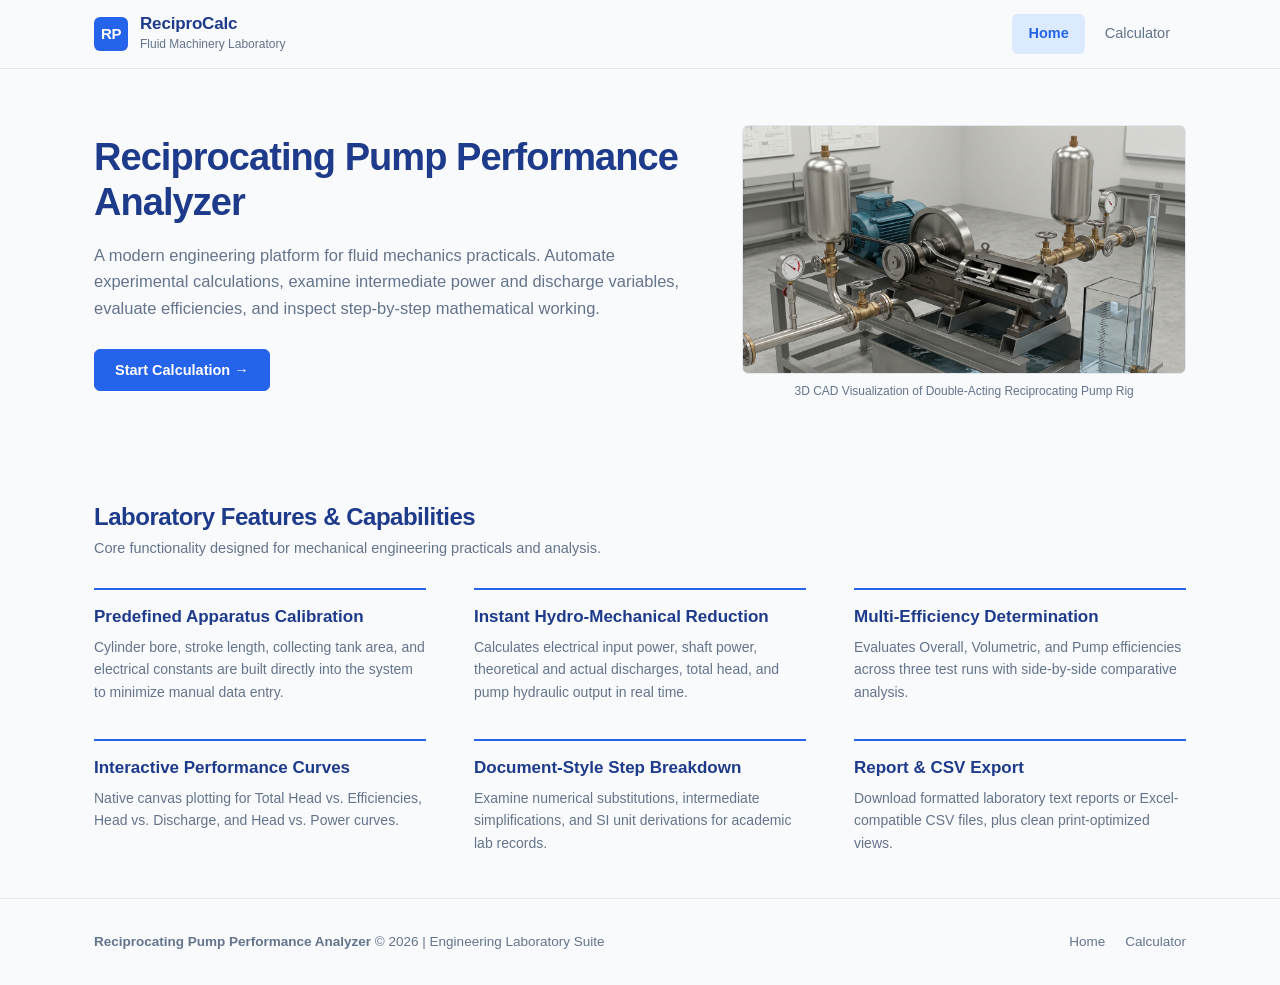
==== index.html @ e8b519f9 "files addded" ====
<!DOCTYPE html>
<html lang="en">
<head>
  <meta charset="UTF-8">
  <meta name="viewport" content="width=device-width, initial-scale=1.0">
  <title>Reciprocating Pump Performance Analyzer</title>
  <link rel="stylesheet" href="css/style.css">
  <link rel="stylesheet" href="css/responsive.css">
</head>
<body>

  <!-- Navigation Bar -->
  <header class="site-header">
    <div class="container header-inner">
      <a href="index.html" class="brand-logo" aria-label="Home">
        <div class="brand-mark">RP</div>
        <div class="brand-text-block">
          <span class="brand-name">ReciproCalc</span>
          <span class="brand-sub">Fluid Machinery Laboratory</span>
        </div>
      </a>

      <button class="nav-toggle" aria-label="Toggle Navigation Menu" aria-expanded="false">
        ☰
      </button>

      <nav class="main-nav">
        <ul class="nav-list">
          <li><a href="index.html" class="nav-link active">Home</a></li>
          <li><a href="pages/calculator.html" class="nav-link">Calculator</a></li>
        </ul>
      </nav>
    </div>
  </header>

  <!-- Hero Section (Side-by-Side Text & Image, Flat Layout) -->
  <section class="content-section" style="padding-top: 56px; padding-bottom: 56px;">
    <div class="container">
      <div class="hero-layout" style="display: grid; grid-template-columns: 1.15fr 0.85fr; gap: 48px; align-items: center;">
        
        <!-- Hero Text -->
        <div class="hero-text-wrap">
          <h1 class="hero-heading" style="font-size: 38px; font-weight: 800; color: var(--dark-navy); line-height: 1.2; letter-spacing: -0.025em; margin-bottom: 16px;">
            Reciprocating Pump Performance Analyzer
          </h1>
          <p style="font-size: 16.5px; color: var(--text-secondary); line-height: 1.6; margin-bottom: 28px;">
            A modern engineering platform for fluid mechanics practicals. Automate experimental calculations, examine intermediate power and discharge variables, evaluate efficiencies, and inspect step-by-step mathematical working.
          </p>
          <div style="display: flex; gap: 14px; flex-wrap: wrap;">
            <a href="pages/calculator.html" class="btn btn-primary">Start Calculation &rarr;</a>
          </div>
        </div>

        <!-- Hero 3D Technical Image (Flat side-by-side, no card wrapper) -->
        <div class="hero-image-wrap" style="text-align: center;">
          <img 
            src="assets/images/reciprocating-pump.png" 
            alt="3D isometric CAD render of reciprocating pump laboratory test rig"
            style="width: 100%; height: auto; border-radius: var(--radius); border: 1px solid var(--divider); display: block;"
          >
          <span style="display: block; font-size: 12px; color: var(--text-secondary); margin-top: 8px;">
            3D CAD Visualization of Double-Acting Reciprocating Pump Rig
          </span>
        </div>

      </div>
    </div>
  </section>

  <!-- Main Content Features (Simple horizontal content columns, no cards) -->
  <main class="content-section">
    <div class="container">
      
      <div class="section-header">
        <h2 class="section-title">Laboratory Features & Capabilities</h2>
        <p class="section-subtitle">Core functionality designed for mechanical engineering practicals and analysis.</p>
      </div>

      <div style="display: grid; grid-template-columns: repeat(auto-fit, minmax(300px, 1fr)); gap: 36px 48px;">
        
        <div style="border-top: 2px solid var(--primary-blue); padding-top: 16px;">
          <h3 style="font-size: 17px; margin-bottom: 8px; color: var(--dark-navy);">Predefined Apparatus Calibration</h3>
          <p style="font-size: 14px; color: var(--text-secondary); line-height: 1.6;">
            Cylinder bore, stroke length, collecting tank area, and electrical constants are built directly into the system to minimize manual data entry.
          </p>
        </div>

        <div style="border-top: 2px solid var(--primary-blue); padding-top: 16px;">
          <h3 style="font-size: 17px; margin-bottom: 8px; color: var(--dark-navy);">Instant Hydro-Mechanical Reduction</h3>
          <p style="font-size: 14px; color: var(--text-secondary); line-height: 1.6;">
            Calculates electrical input power, shaft power, theoretical and actual discharges, total head, and pump hydraulic output in real time.
          </p>
        </div>

        <div style="border-top: 2px solid var(--primary-blue); padding-top: 16px;">
          <h3 style="font-size: 17px; margin-bottom: 8px; color: var(--dark-navy);">Multi-Efficiency Determination</h3>
          <p style="font-size: 14px; color: var(--text-secondary); line-height: 1.6;">
            Evaluates Overall, Volumetric, and Pump efficiencies across three test runs with side-by-side comparative analysis.
          </p>
        </div>

        <div style="border-top: 2px solid var(--primary-blue); padding-top: 16px;">
          <h3 style="font-size: 17px; margin-bottom: 8px; color: var(--dark-navy);">Interactive Performance Curves</h3>
          <p style="font-size: 14px; color: var(--text-secondary); line-height: 1.6;">
            Native canvas plotting for Total Head vs. Efficiencies, Head vs. Discharge, and Head vs. Power curves.
          </p>
        </div>

        <div style="border-top: 2px solid var(--primary-blue); padding-top: 16px;">
          <h3 style="font-size: 17px; margin-bottom: 8px; color: var(--dark-navy);">Document-Style Step Breakdown</h3>
          <p style="font-size: 14px; color: var(--text-secondary); line-height: 1.6;">
            Examine numerical substitutions, intermediate simplifications, and SI unit derivations for academic lab records.
          </p>
        </div>

        <div style="border-top: 2px solid var(--primary-blue); padding-top: 16px;">
          <h3 style="font-size: 17px; margin-bottom: 8px; color: var(--dark-navy);">Report & CSV Export</h3>
          <p style="font-size: 14px; color: var(--text-secondary); line-height: 1.6;">
            Download formatted laboratory text reports or Excel-compatible CSV files, plus clean print-optimized views.
          </p>
        </div>

      </div>

    </div>
  </main>

  <!-- Site Footer -->
  <footer class="site-footer">
    <div class="container footer-content">
      <div>
        <strong>Reciprocating Pump Performance Analyzer</strong> &copy; <span class="current-year"></span> | Engineering Laboratory Suite
      </div>
      <ul class="footer-links">
        <li><a href="index.html">Home</a></li>
        <li><a href="pages/calculator.html">Calculator</a></li>
      </ul>
    </div>
  </footer>

  <script src="js/main.js"></script>
</body>
</html>
---- css/style.css ----
/* ==========================================================================
   Reciprocating Pump Performance Analyzer - Clean Engineering Stylesheet
   Modern, flat, continuous document layout (no cards, no heavy shadows)
   ========================================================================== */

:root {
  /* Core Color Palette */
  --bg-page: #F8FAFC;
  --text-primary: #172554;
  --text-secondary: #64748B;
  --primary-blue: #2563EB;
  --primary-blue-hover: #1E40AF;
  --dark-navy: #1E3A8A;
  --accent-light-blue: #DBEAFE;
  --divider: #E2E8F0;
  --divider-subtle: #EDF2F7;
  --success-green: #15803D;
  --success-green-bg: #F0FDF4;
  --warning-amber: #B45309;
  --warning-amber-bg: #FFFBEB;
  --danger-red: #B91C1C;
  --danger-red-bg: #FEF2F2;
  --input-bg: #FFFFFF;

  /* Typography */
  --font-sans: "Inter", -apple-system, BlinkMacSystemFont, "Segoe UI", Roboto, "Helvetica Neue", Arial, sans-serif;
  --font-mono: ui-monospace, SFMono-Regular, Menlo, Monaco, Consolas, "Liberation Mono", monospace;

  /* Layout */
  --max-width: 1140px;
  --nav-height: 68px;
  --radius: 6px;
}

/* Base Reset */
*, *::before, *::after {
  box-sizing: border-box;
  margin: 0;
  padding: 0;
}

html {
  font-size: 16px;
  scroll-behavior: smooth;
}

body {
  font-family: var(--font-sans);
  background-color: var(--bg-page);
  color: var(--text-primary);
  line-height: 1.6;
  min-height: 100vh;
  display: flex;
  flex-direction: column;
  -webkit-font-smoothing: antialiased;
}

/* Layout Container */
.container {
  width: 100%;
  max-width: var(--max-width);
  margin: 0 auto;
  padding: 0 24px;
}

/* Navigation Bar */
.site-header {
  background-color: var(--bg-page);
  border-bottom: 1px solid var(--divider);
  position: sticky;
  top: 0;
  z-index: 100;
}

.header-inner {
  display: flex;
  align-items: center;
  justify-content: space-between;
  height: var(--nav-height);
}

.brand-logo {
  display: flex;
  align-items: center;
  gap: 12px;
  text-decoration: none;
  color: var(--dark-navy);
}

.brand-mark {
  width: 34px;
  height: 34px;
  border-radius: var(--radius);
  background-color: var(--primary-blue);
  color: #FFFFFF;
  display: flex;
  align-items: center;
  justify-content: center;
  font-weight: 700;
  font-size: 15px;
  letter-spacing: -0.5px;
}

.brand-text-block {
  display: flex;
  flex-direction: column;
}

.brand-name {
  font-size: 17px;
  font-weight: 700;
  color: var(--dark-navy);
  letter-spacing: -0.01em;
  line-height: 1.2;
}

.brand-sub {
  font-size: 12px;
  color: var(--text-secondary);
  font-weight: 500;
}

.main-nav {
  display: flex;
  align-items: center;
}

.nav-list {
  display: flex;
  list-style: none;
  gap: 4px;
  align-items: center;
}

.nav-link {
  display: inline-block;
  padding: 8px 16px;
  color: var(--text-secondary);
  text-decoration: none;
  font-size: 14.5px;
  font-weight: 500;
  border-radius: var(--radius);
  transition: all 0.15s ease-in-out;
}

.nav-link:hover {
  color: var(--primary-blue);
  background-color: var(--accent-light-blue);
}

.nav-link.active {
  color: var(--primary-blue);
  font-weight: 700;
  background-color: var(--accent-light-blue);
}

.nav-toggle {
  display: none;
  background: none;
  border: 1px solid var(--divider);
  border-radius: var(--radius);
  padding: 6px 10px;
  cursor: pointer;
  color: var(--text-primary);
  font-size: 18px;
}

/* Sections & Dividers - Flat Continuous Style */
.content-section {
  padding: 44px 0;
  border-bottom: 1px solid var(--divider);
}

.content-section:last-of-type {
  border-bottom: none;
}

.section-header {
  margin-bottom: 28px;
}

.section-title {
  font-size: 24px;
  font-weight: 700;
  color: var(--dark-navy);
  letter-spacing: -0.02em;
  margin-bottom: 6px;
}

.section-subtitle {
  font-size: 14.5px;
  color: var(--text-secondary);
  line-height: 1.5;
}

/* Typography Headings */
h1, h2, h3, h4, h5, h6 {
  color: var(--dark-navy);
  font-weight: 700;
  line-height: 1.3;
}

p {
  color: var(--text-primary);
}

/* Buttons */
.btn {
  display: inline-flex;
  align-items: center;
  justify-content: center;
  gap: 8px;
  padding: 10px 20px;
  font-size: 14.5px;
  font-weight: 600;
  border-radius: var(--radius);
  border: 1px solid transparent;
  cursor: pointer;
  text-decoration: none;
  transition: all 0.15s ease-in-out;
  line-height: 1.4;
}

.btn-primary {
  background-color: var(--primary-blue);
  color: #FFFFFF;
  border-color: var(--primary-blue);
}

.btn-primary:hover {
  background-color: var(--primary-blue-hover);
  border-color: var(--primary-blue-hover);
}

.btn-secondary {
  background-color: var(--input-bg);
  color: var(--primary-blue);
  border-color: var(--primary-blue);
}

.btn-secondary:hover {
  background-color: var(--accent-light-blue);
  color: var(--primary-blue-hover);
}

.btn-outline {
  background-color: transparent;
  color: var(--text-secondary);
  border-color: var(--divider);
}

.btn-outline:hover {
  background-color: #FFFFFF;
  color: var(--dark-navy);
  border-color: #CBD5E1;
}

.btn-sm {
  padding: 6px 14px;
  font-size: 13px;
}

/* Clean Engineering Data Tables */
.table-responsive {
  width: 100%;
  overflow-x: auto;
  -webkit-overflow-scrolling: touch;
  margin-top: 14px;
}

.eng-table {
  width: 100%;
  border-collapse: collapse;
  font-size: 14px;
  text-align: left;
}

.eng-table th {
  padding: 12px 14px;
  font-size: 13px;
  font-weight: 700;
  color: var(--dark-navy);
  background-color: transparent;
  border-bottom: 2px solid var(--divider);
  white-space: nowrap;
}

.eng-table td {
  padding: 12px 14px;
  border-bottom: 1px solid var(--divider);
  color: var(--text-primary);
  vertical-align: middle;
}

.eng-table tbody tr:hover {
  background-color: rgba(219, 234, 254, 0.25);
}

.eng-table td.numeric,
.eng-table th.numeric {
  text-align: right;
  font-variant-numeric: tabular-nums;
}

.eng-table td.center,
.eng-table th.center {
  text-align: center;
}

.code-sym {
  font-family: var(--font-mono);
  font-size: 12.5px;
  color: var(--primary-blue);
  font-weight: 600;
}

.unit-label {
  font-size: 12.5px;
  color: var(--text-secondary);
}

/* Badges */
.badge {
  display: inline-flex;
  align-items: center;
  padding: 3px 8px;
  font-size: 12px;
  font-weight: 600;
  border-radius: 4px;
}

.badge-blue {
  background-color: var(--accent-light-blue);
  color: var(--primary-blue);
}

.badge-green {
  background-color: var(--success-green-bg);
  color: var(--success-green);
  border: 1px solid #BBF7D0;
}

/* Alerts */
.alert {
  padding: 14px 18px;
  border-radius: var(--radius);
  font-size: 14px;
  line-height: 1.5;
  margin-bottom: 20px;
  border: 1px solid transparent;
}

.alert-info {
  background-color: var(--accent-light-blue);
  border-color: #BFDBFE;
  color: var(--dark-navy);
}

.alert-warning {
  background-color: var(--warning-amber-bg);
  border-color: #FDE68A;
  color: var(--warning-amber);
}

.alert-danger {
  background-color: var(--danger-red-bg);
  border-color: #FECACA;
  color: var(--danger-red);
}

/* Footer */
.site-footer {
  border-top: 1px solid var(--divider);
  padding: 32px 0;
  margin-top: auto;
  font-size: 13.5px;
  color: var(--text-secondary);
}

.footer-content {
  display: flex;
  justify-content: space-between;
  align-items: center;
  flex-wrap: wrap;
  gap: 16px;
}

.footer-links {
  display: flex;
  gap: 20px;
  list-style: none;
}

.footer-links a {
  color: var(--text-secondary);
  text-decoration: none;
  font-weight: 500;
  transition: color 0.15s;
}

.footer-links a:hover {
  color: var(--primary-blue);
}

/* Print Utilities */
@media print {
  body {
    background-color: #FFFFFF !important;
    color: #000000 !important;
    font-size: 11pt;
  }

  .site-header,
  .site-footer,
  .btn,
  .no-print {
    display: none !important;
  }

  .container {
    max-width: 100% !important;
    padding: 0 !important;
  }

  .content-section {
    padding: 18px 0 !important;
    border-bottom: 1px solid #CCCCCC !important;
  }

  .eng-table th,
  .eng-table td {
    border: 1px solid #CCCCCC !important;
    padding: 6px 8px !important;
  }
}
---- css/responsive.css ----
/* ==========================================================================
   Reciprocating Pump Performance Analyzer - Responsive Stylesheet
   ========================================================================== */

/* Laptops & Tablets (max-width: 992px) */
@media screen and (max-width: 992px) {
  .hero-layout {
    grid-template-columns: 1fr;
    gap: 32px;
  }

  .hero-image-wrap {
    order: 2;
  }

  .hero-text-wrap {
    order: 1;
  }

  .efficiency-summary-strip {
    grid-template-columns: 1fr;
    gap: 24px;
  }

  .doc-calc-grid {
    grid-template-columns: 1fr;
  }
}

/* Tablets & Mobile (max-width: 768px) */
@media screen and (max-width: 768px) {
  :root {
    --nav-height: 62px;
  }

  .container {
    padding: 0 16px;
  }

  /* Navigation Bar */
  .nav-toggle {
    display: inline-flex;
    align-items: center;
    justify-content: center;
  }

  .nav-list {
    display: none;
    position: absolute;
    top: var(--nav-height);
    left: 0;
    right: 0;
    background-color: #FFFFFF;
    flex-direction: column;
    padding: 16px;
    border-bottom: 1px solid var(--divider);
    gap: 6px;
    z-index: 999;
  }

  .nav-list.nav-open {
    display: flex;
  }

  .nav-link {
    width: 100%;
    padding: 10px 14px;
  }

  /* Sections */
  .content-section {
    padding: 32px 0;
  }

  .section-title {
    font-size: 21px;
  }

  .hero-heading {
    font-size: 28px !important;
  }

  .calc-action-bar {
    flex-direction: column;
    align-items: stretch;
  }

  .action-cluster {
    width: 100%;
  }

  .action-cluster .btn {
    flex: 1;
    min-width: 130px;
  }

  .constants-list-grid {
    grid-template-columns: repeat(2, 1fr);
  }
}

/* Mobile Devices (max-width: 480px) */
@media screen and (max-width: 480px) {
  .hero-heading {
    font-size: 24px !important;
  }

  .btn {
    width: 100%;
  }

  .action-cluster {
    flex-direction: column;
  }

  .constants-list-grid {
    grid-template-columns: 1fr;
  }

  .footer-content {
    flex-direction: column;
    text-align: center;
    gap: 12px;
  }

  .footer-links {
    justify-content: center;
    flex-wrap: wrap;
  }

  .form-control-input {
    font-size: 13.5px;
    padding: 6px 8px;
  }
}
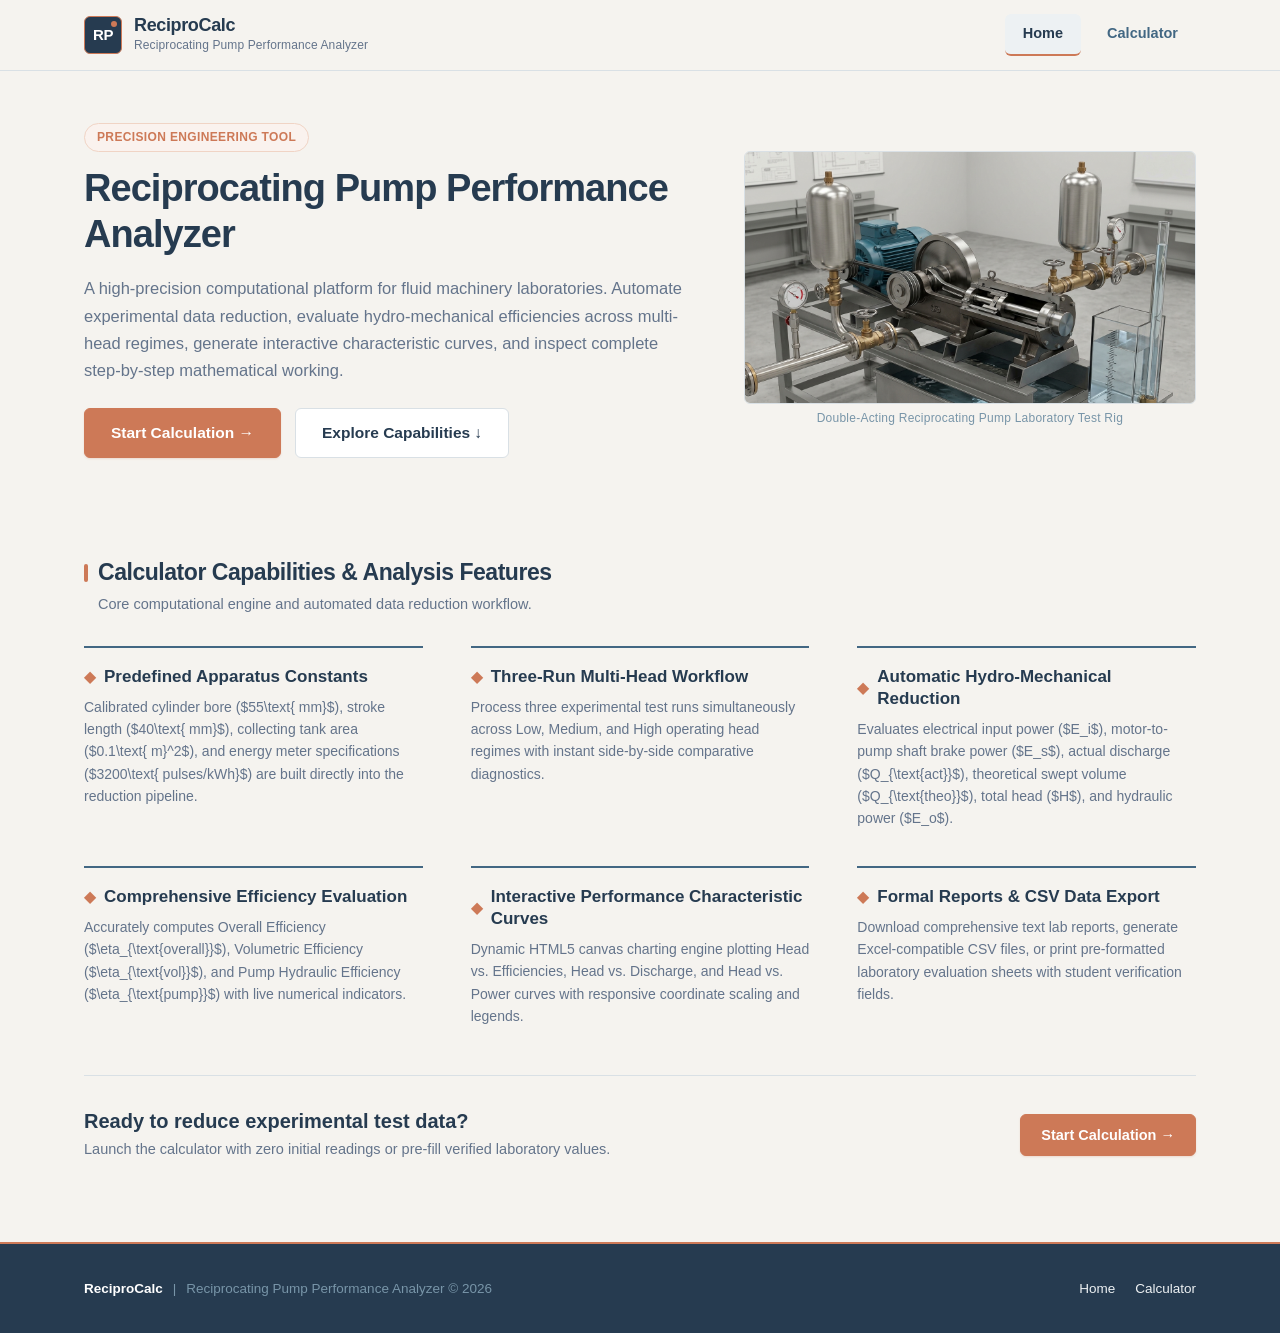
==== commit ecf45154: "feat: add reciprocating pump calculator web interface and styling" ====
--- a/index.html
+++ b/index.html
@@ -3,20 +3,20 @@
 <head>
   <meta charset="UTF-8">
   <meta name="viewport" content="width=device-width, initial-scale=1.0">
-  <title>Reciprocating Pump Performance Analyzer</title>
+  <title>ReciproCalc – Reciprocating Pump Performance Analyzer</title>
   <link rel="stylesheet" href="css/style.css">
   <link rel="stylesheet" href="css/responsive.css">
 </head>
 <body>
 
-  <!-- Navigation Bar -->
+  <!-- Navigation Bar (Simple: Home & Calculator Only) -->
   <header class="site-header">
     <div class="container header-inner">
-      <a href="index.html" class="brand-logo" aria-label="Home">
+      <a href="index.html" class="brand-logo" aria-label="ReciproCalc Home">
         <div class="brand-mark">RP</div>
         <div class="brand-text-block">
           <span class="brand-name">ReciproCalc</span>
-          <span class="brand-sub">Fluid Machinery Laboratory</span>
+          <span class="brand-sub">Reciprocating Pump Performance Analyzer</span>
         </div>
       </a>
 
@@ -33,33 +33,35 @@
     </div>
   </header>
 
-  <!-- Hero Section (Side-by-Side Text & Image, Flat Layout) -->
-  <section class="content-section" style="padding-top: 56px; padding-bottom: 56px;">
+  <!-- Hero Section -->
+  <section class="content-section" style="padding-top: 52px; padding-bottom: 52px;">
     <div class="container">
-      <div class="hero-layout" style="display: grid; grid-template-columns: 1.15fr 0.85fr; gap: 48px; align-items: center;">
+      <div class="hero-layout">
         
         <!-- Hero Text -->
         <div class="hero-text-wrap">
-          <h1 class="hero-heading" style="font-size: 38px; font-weight: 800; color: var(--dark-navy); line-height: 1.2; letter-spacing: -0.025em; margin-bottom: 16px;">
+          <span class="pill-badge">Precision Engineering Tool</span>
+          <h1 class="hero-heading">
             Reciprocating Pump Performance Analyzer
           </h1>
-          <p style="font-size: 16.5px; color: var(--text-secondary); line-height: 1.6; margin-bottom: 28px;">
-            A modern engineering platform for fluid mechanics practicals. Automate experimental calculations, examine intermediate power and discharge variables, evaluate efficiencies, and inspect step-by-step mathematical working.
+          <p class="hero-desc">
+            A high-precision computational platform for fluid machinery laboratories. Automate experimental data reduction, evaluate hydro-mechanical efficiencies across multi-head regimes, generate interactive characteristic curves, and inspect complete step-by-step mathematical working.
           </p>
-          <div style="display: flex; gap: 14px; flex-wrap: wrap;">
-            <a href="pages/calculator.html" class="btn btn-primary">Start Calculation &rarr;</a>
+          <div class="hero-cta-group">
+            <a href="pages/calculator.html" class="btn btn-primary btn-lg">Start Calculation &rarr;</a>
+            <a href="#capabilities" class="btn btn-outline btn-lg">Explore Capabilities &darr;</a>
           </div>
         </div>
 
-        <!-- Hero 3D Technical Image (Flat side-by-side, no card wrapper) -->
-        <div class="hero-image-wrap" style="text-align: center;">
+        <!-- Reciprocating Pump Technical Image -->
+        <div class="hero-image-wrap">
           <img 
             src="assets/images/reciprocating-pump.png" 
             alt="3D isometric CAD render of reciprocating pump laboratory test rig"
-            style="width: 100%; height: auto; border-radius: var(--radius); border: 1px solid var(--divider); display: block;"
+            class="hero-image"
           >
-          <span style="display: block; font-size: 12px; color: var(--text-secondary); margin-top: 8px;">
-            3D CAD Visualization of Double-Acting Reciprocating Pump Rig
+          <span class="hero-img-caption">
+            Double-Acting Reciprocating Pump Laboratory Test Rig
           </span>
         </div>
 
@@ -67,69 +69,100 @@
     </div>
   </section>
 
-  <!-- Main Content Features (Simple horizontal content columns, no cards) -->
-  <main class="content-section">
+  <!-- Short Overview of the Calculator's Capabilities -->
+  <main id="capabilities" class="content-section">
     <div class="container">
       
       <div class="section-header">
-        <h2 class="section-title">Laboratory Features & Capabilities</h2>
-        <p class="section-subtitle">Core functionality designed for mechanical engineering practicals and analysis.</p>
+        <h2 class="section-title">Calculator Capabilities & Analysis Features</h2>
+        <p class="section-subtitle">Core computational engine and automated data reduction workflow.</p>
       </div>
 
-      <div style="display: grid; grid-template-columns: repeat(auto-fit, minmax(300px, 1fr)); gap: 36px 48px;">
+      <div class="capabilities-grid">
         
-        <div style="border-top: 2px solid var(--primary-blue); padding-top: 16px;">
-          <h3 style="font-size: 17px; margin-bottom: 8px; color: var(--dark-navy);">Predefined Apparatus Calibration</h3>
-          <p style="font-size: 14px; color: var(--text-secondary); line-height: 1.6;">
-            Cylinder bore, stroke length, collecting tank area, and electrical constants are built directly into the system to minimize manual data entry.
+        <div class="capability-item">
+          <h3 class="capability-title">
+            <span class="capability-icon-tag">◆</span>
+            Predefined Apparatus Constants
+          </h3>
+          <p class="capability-desc">
+            Calibrated cylinder bore ($55\text{ mm}$), stroke length ($40\text{ mm}$), collecting tank area ($0.1\text{ m}^2$), and energy meter specifications ($3200\text{ pulses/kWh}$) are built directly into the reduction pipeline.
           </p>
         </div>
 
-        <div style="border-top: 2px solid var(--primary-blue); padding-top: 16px;">
-          <h3 style="font-size: 17px; margin-bottom: 8px; color: var(--dark-navy);">Instant Hydro-Mechanical Reduction</h3>
-          <p style="font-size: 14px; color: var(--text-secondary); line-height: 1.6;">
-            Calculates electrical input power, shaft power, theoretical and actual discharges, total head, and pump hydraulic output in real time.
+        <div class="capability-item">
+          <h3 class="capability-title">
+            <span class="capability-icon-tag">◆</span>
+            Three-Run Multi-Head Workflow
+          </h3>
+          <p class="capability-desc">
+            Process three experimental test runs simultaneously across Low, Medium, and High operating head regimes with instant side-by-side comparative diagnostics.
           </p>
         </div>
 
-        <div style="border-top: 2px solid var(--primary-blue); padding-top: 16px;">
-          <h3 style="font-size: 17px; margin-bottom: 8px; color: var(--dark-navy);">Multi-Efficiency Determination</h3>
-          <p style="font-size: 14px; color: var(--text-secondary); line-height: 1.6;">
-            Evaluates Overall, Volumetric, and Pump efficiencies across three test runs with side-by-side comparative analysis.
+        <div class="capability-item">
+          <h3 class="capability-title">
+            <span class="capability-icon-tag">◆</span>
+            Automatic Hydro-Mechanical Reduction
+          </h3>
+          <p class="capability-desc">
+            Evaluates electrical input power ($E_i$), motor-to-pump shaft brake power ($E_s$), actual discharge ($Q_{\text{act}}$), theoretical swept volume ($Q_{\text{theo}}$), total head ($H$), and hydraulic power ($E_o$).
           </p>
         </div>
 
-        <div style="border-top: 2px solid var(--primary-blue); padding-top: 16px;">
-          <h3 style="font-size: 17px; margin-bottom: 8px; color: var(--dark-navy);">Interactive Performance Curves</h3>
-          <p style="font-size: 14px; color: var(--text-secondary); line-height: 1.6;">
-            Native canvas plotting for Total Head vs. Efficiencies, Head vs. Discharge, and Head vs. Power curves.
+        <div class="capability-item">
+          <h3 class="capability-title">
+            <span class="capability-icon-tag">◆</span>
+            Comprehensive Efficiency Evaluation
+          </h3>
+          <p class="capability-desc">
+            Accurately computes Overall Efficiency ($\eta_{\text{overall}}$), Volumetric Efficiency ($\eta_{\text{vol}}$), and Pump Hydraulic Efficiency ($\eta_{\text{pump}}$) with live numerical indicators.
           </p>
         </div>
 
-        <div style="border-top: 2px solid var(--primary-blue); padding-top: 16px;">
-          <h3 style="font-size: 17px; margin-bottom: 8px; color: var(--dark-navy);">Document-Style Step Breakdown</h3>
-          <p style="font-size: 14px; color: var(--text-secondary); line-height: 1.6;">
-            Examine numerical substitutions, intermediate simplifications, and SI unit derivations for academic lab records.
+        <div class="capability-item">
+          <h3 class="capability-title">
+            <span class="capability-icon-tag">◆</span>
+            Interactive Performance Characteristic Curves
+          </h3>
+          <p class="capability-desc">
+            Dynamic HTML5 canvas charting engine plotting Head vs. Efficiencies, Head vs. Discharge, and Head vs. Power curves with responsive coordinate scaling and legends.
           </p>
         </div>
 
-        <div style="border-top: 2px solid var(--primary-blue); padding-top: 16px;">
-          <h3 style="font-size: 17px; margin-bottom: 8px; color: var(--dark-navy);">Report & CSV Export</h3>
-          <p style="font-size: 14px; color: var(--text-secondary); line-height: 1.6;">
-            Download formatted laboratory text reports or Excel-compatible CSV files, plus clean print-optimized views.
+        <div class="capability-item">
+          <h3 class="capability-title">
+            <span class="capability-icon-tag">◆</span>
+            Formal Reports & CSV Data Export
+          </h3>
+          <p class="capability-desc">
+            Download comprehensive text lab reports, generate Excel-compatible CSV files, or print pre-formatted laboratory evaluation sheets with student verification fields.
           </p>
         </div>
 
       </div>
 
+      <!-- Quick Launch Strip -->
+      <div class="quick-launch-strip" style="margin-top: 48px;">
+        <div class="quick-launch-text">
+          <h3>Ready to reduce experimental test data?</h3>
+          <p>Launch the calculator with zero initial readings or pre-fill verified laboratory values.</p>
+        </div>
+        <div>
+          <a href="pages/calculator.html" class="btn btn-primary">Start Calculation &rarr;</a>
+        </div>
+      </div>
+
     </div>
   </main>
 
-  <!-- Site Footer -->
+  <!-- Clean Footer -->
   <footer class="site-footer">
     <div class="container footer-content">
-      <div>
-        <strong>Reciprocating Pump Performance Analyzer</strong> &copy; <span class="current-year"></span> | Engineering Laboratory Suite
+      <div class="footer-brand">
+        <span class="footer-brand-title">ReciproCalc</span>
+        <span class="footer-brand-sep">|</span>
+        <span class="footer-copy">Reciprocating Pump Performance Analyzer &copy; <span class="current-year"></span></span>
       </div>
       <ul class="footer-links">
         <li><a href="index.html">Home</a></li>
--- a/css/style.css
+++ b/css/style.css
@@ -1,35 +1,51 @@
 /* ==========================================================================
-   Reciprocating Pump Performance Analyzer - Clean Engineering Stylesheet
-   Modern, flat, continuous document layout (no cards, no heavy shadows)
+   ReciproCalc – Reciprocating Pump Performance Analyzer
+   Global Theme Stylesheet: Steel Blue + Terracotta (70:30 Distribution)
+   Clean, flat, and spacious layout without heavy cards or box shadows
    ========================================================================== */
 
 :root {
-  /* Core Color Palette */
-  --bg-page: #F8FAFC;
-  --text-primary: #172554;
+  /* 70% Cool Colors */
+  --deep-steel-blue: #263B50;
+  --steel-blue: #426783;
+  --steel-blue-hover: #345269;
+  --muted-blue-grey: #7895A8;
+  --cool-tint: #EDF1F3;
+
+  /* 30% Warm Colors */
+  --terracotta: #CD7957;
+  --terracotta-hover: #B86544;
+  --terracotta-active: #9F5435;
+  --muted-peach: #E8BDA6;
+  --muted-peach-subtle: #FAF2EE;
+  --muted-peach-border: #F0D4C5;
+
+  /* Supporting Colors */
+  --bg-main: #F5F3EF;
+  --bg-secondary: #EDF1F3;
+  --bg-white: #FFFFFF;
+  --text-main: #263B50;
   --text-secondary: #64748B;
-  --primary-blue: #2563EB;
-  --primary-blue-hover: #1E40AF;
-  --dark-navy: #1E3A8A;
-  --accent-light-blue: #DBEAFE;
-  --divider: #E2E8F0;
-  --divider-subtle: #EDF2F7;
-  --success-green: #15803D;
-  --success-green-bg: #F0FDF4;
-  --warning-amber: #B45309;
-  --warning-amber-bg: #FFFBEB;
-  --danger-red: #B91C1C;
-  --danger-red-bg: #FEF2F2;
-  --input-bg: #FFFFFF;
+  --border-color: #D9E0E5;
+  --border-subtle: #E8ECEF;
+
+  /* Status Colors */
+  --status-success: #2E7D5B;
+  --status-success-bg: #EBF7F0;
+  --status-warning: #B86E2A;
+  --status-warning-bg: #FDF4EB;
+  --status-danger: #B93838;
+  --status-danger-bg: #FDF0F0;
 
   /* Typography */
   --font-sans: "Inter", -apple-system, BlinkMacSystemFont, "Segoe UI", Roboto, "Helvetica Neue", Arial, sans-serif;
   --font-mono: ui-monospace, SFMono-Regular, Menlo, Monaco, Consolas, "Liberation Mono", monospace;
 
   /* Layout */
-  --max-width: 1140px;
-  --nav-height: 68px;
+  --max-width: 1160px;
+  --nav-height: 70px;
   --radius: 6px;
+  --radius-sm: 4px;
 }
 
 /* Base Reset */
@@ -46,8 +62,8 @@
 
 body {
   font-family: var(--font-sans);
-  background-color: var(--bg-page);
-  color: var(--text-primary);
+  background-color: var(--bg-main);
+  color: var(--text-main);
   line-height: 1.6;
   min-height: 100vh;
   display: flex;
@@ -63,13 +79,14 @@
   padding: 0 24px;
 }
 
-/* Navigation Bar */
+/* Navigation Header */
 .site-header {
-  background-color: var(--bg-page);
-  border-bottom: 1px solid var(--divider);
+  background-color: var(--bg-main);
+  border-bottom: 1px solid var(--border-color);
   position: sticky;
   top: 0;
   z-index: 100;
+  transition: background-color 0.2s ease, border-color 0.2s ease;
 }
 
 .header-inner {
@@ -84,21 +101,39 @@
   align-items: center;
   gap: 12px;
   text-decoration: none;
-  color: var(--dark-navy);
+  color: var(--deep-steel-blue);
+  transition: opacity 0.15s ease;
+}
+
+.brand-logo:hover {
+  opacity: 0.9;
 }
 
 .brand-mark {
-  width: 34px;
-  height: 34px;
+  width: 38px;
+  height: 38px;
   border-radius: var(--radius);
-  background-color: var(--primary-blue);
+  background-color: var(--deep-steel-blue);
   color: #FFFFFF;
   display: flex;
   align-items: center;
   justify-content: center;
-  font-weight: 700;
+  font-weight: 800;
   font-size: 15px;
   letter-spacing: -0.5px;
+  border: 1.5px solid var(--terracotta);
+  position: relative;
+}
+
+.brand-mark::after {
+  content: "";
+  position: absolute;
+  top: 4px;
+  right: 4px;
+  width: 6px;
+  height: 6px;
+  border-radius: 50%;
+  background-color: var(--terracotta);
 }
 
 .brand-text-block {
@@ -107,10 +142,10 @@
 }
 
 .brand-name {
-  font-size: 17px;
-  font-weight: 700;
-  color: var(--dark-navy);
-  letter-spacing: -0.01em;
+  font-size: 18px;
+  font-weight: 800;
+  color: var(--deep-steel-blue);
+  letter-spacing: -0.02em;
   line-height: 1.2;
 }
 
@@ -118,8 +153,10 @@
   font-size: 12px;
   color: var(--text-secondary);
   font-weight: 500;
-}
-
+  letter-spacing: 0.01em;
+}
+
+/* Main Navigation */
 .main-nav {
   display: flex;
   align-items: center;
@@ -128,47 +165,50 @@
 .nav-list {
   display: flex;
   list-style: none;
-  gap: 4px;
+  gap: 8px;
   align-items: center;
 }
 
 .nav-link {
   display: inline-block;
-  padding: 8px 16px;
-  color: var(--text-secondary);
+  padding: 8px 18px;
+  color: var(--steel-blue);
   text-decoration: none;
   font-size: 14.5px;
-  font-weight: 500;
+  font-weight: 600;
   border-radius: var(--radius);
+  border-bottom: 2px solid transparent;
   transition: all 0.15s ease-in-out;
 }
 
 .nav-link:hover {
-  color: var(--primary-blue);
-  background-color: var(--accent-light-blue);
+  color: var(--terracotta);
+  background-color: var(--bg-secondary);
 }
 
 .nav-link.active {
-  color: var(--primary-blue);
+  color: var(--deep-steel-blue);
   font-weight: 700;
-  background-color: var(--accent-light-blue);
+  background-color: var(--bg-secondary);
+  border-bottom: 2px solid var(--terracotta);
 }
 
 .nav-toggle {
   display: none;
-  background: none;
-  border: 1px solid var(--divider);
+  background: var(--bg-white);
+  border: 1px solid var(--border-color);
   border-radius: var(--radius);
-  padding: 6px 10px;
+  padding: 6px 12px;
   cursor: pointer;
-  color: var(--text-primary);
-  font-size: 18px;
-}
-
-/* Sections & Dividers - Flat Continuous Style */
+  color: var(--deep-steel-blue);
+  font-size: 20px;
+  line-height: 1;
+}
+
+/* Content Sections (Flat, spacious, continuous with subtle separators) */
 .content-section {
-  padding: 44px 0;
-  border-bottom: 1px solid var(--divider);
+  padding: 48px 0;
+  border-bottom: 1px solid var(--border-color);
 }
 
 .content-section:last-of-type {
@@ -176,32 +216,45 @@
 }
 
 .section-header {
-  margin-bottom: 28px;
+  margin-bottom: 30px;
 }
 
 .section-title {
-  font-size: 24px;
-  font-weight: 700;
-  color: var(--dark-navy);
+  font-size: 23px;
+  font-weight: 800;
+  color: var(--deep-steel-blue);
   letter-spacing: -0.02em;
   margin-bottom: 6px;
+  display: flex;
+  align-items: center;
+  gap: 10px;
+}
+
+.section-title::before {
+  content: "";
+  display: inline-block;
+  width: 4px;
+  height: 18px;
+  background-color: var(--terracotta);
+  border-radius: 2px;
 }
 
 .section-subtitle {
   font-size: 14.5px;
   color: var(--text-secondary);
   line-height: 1.5;
+  padding-left: 14px;
 }
 
 /* Typography Headings */
 h1, h2, h3, h4, h5, h6 {
-  color: var(--dark-navy);
+  color: var(--deep-steel-blue);
   font-weight: 700;
   line-height: 1.3;
 }
 
 p {
-  color: var(--text-primary);
+  color: var(--text-main);
 }
 
 /* Buttons */
@@ -219,40 +272,68 @@
   text-decoration: none;
   transition: all 0.15s ease-in-out;
   line-height: 1.4;
-}
-
+  font-family: inherit;
+}
+
+/* Primary Button: 30% Warm Terracotta */
 .btn-primary {
-  background-color: var(--primary-blue);
+  background-color: var(--terracotta);
   color: #FFFFFF;
-  border-color: var(--primary-blue);
+  border-color: var(--terracotta);
+  box-shadow: 0 1px 2px rgba(205, 121, 87, 0.2);
 }
 
 .btn-primary:hover {
-  background-color: var(--primary-blue-hover);
-  border-color: var(--primary-blue-hover);
-}
-
+  background-color: var(--terracotta-hover);
+  border-color: var(--terracotta-hover);
+  color: #FFFFFF;
+}
+
+.btn-primary:active {
+  background-color: var(--terracotta-active);
+  border-color: var(--terracotta-active);
+}
+
+/* Secondary Button: 70% Cool Steel Blue */
 .btn-secondary {
-  background-color: var(--input-bg);
-  color: var(--primary-blue);
-  border-color: var(--primary-blue);
+  background-color: var(--steel-blue);
+  color: #FFFFFF;
+  border-color: var(--steel-blue);
 }
 
 .btn-secondary:hover {
-  background-color: var(--accent-light-blue);
-  color: var(--primary-blue-hover);
-}
-
+  background-color: var(--deep-steel-blue);
+  border-color: var(--deep-steel-blue);
+  color: #FFFFFF;
+}
+
+/* Outline Buttons */
 .btn-outline {
+  background-color: var(--bg-white);
+  color: var(--deep-steel-blue);
+  border-color: var(--border-color);
+}
+
+.btn-outline:hover {
+  background-color: var(--bg-secondary);
+  border-color: var(--muted-blue-grey);
+  color: var(--deep-steel-blue);
+}
+
+.btn-terracotta-outline {
   background-color: transparent;
-  color: var(--text-secondary);
-  border-color: var(--divider);
-}
-
-.btn-outline:hover {
-  background-color: #FFFFFF;
-  color: var(--dark-navy);
-  border-color: #CBD5E1;
+  color: var(--terracotta);
+  border-color: var(--terracotta);
+}
+
+.btn-terracotta-outline:hover {
+  background-color: var(--muted-peach-subtle);
+  color: var(--terracotta-hover);
+}
+
+.btn-lg {
+  padding: 13px 26px;
+  font-size: 15.5px;
 }
 
 .btn-sm {
@@ -260,12 +341,37 @@
   font-size: 13px;
 }
 
-/* Clean Engineering Data Tables */
+/* Pills and Badges */
+.pill-badge {
+  display: inline-flex;
+  align-items: center;
+  gap: 6px;
+  padding: 4px 12px;
+  border-radius: 9999px;
+  font-size: 12px;
+  font-weight: 700;
+  letter-spacing: 0.03em;
+  text-transform: uppercase;
+  background-color: var(--muted-peach-subtle);
+  color: var(--terracotta);
+  border: 1px solid var(--muted-peach-border);
+}
+
+.pill-badge-cool {
+  background-color: var(--bg-secondary);
+  color: var(--steel-blue);
+  border: 1px solid var(--border-color);
+}
+
+/* Tables - Engineering Data Tables */
 .table-responsive {
   width: 100%;
   overflow-x: auto;
   -webkit-overflow-scrolling: touch;
   margin-top: 14px;
+  border: 1px solid var(--border-color);
+  border-radius: var(--radius);
+  background-color: var(--bg-white);
 }
 
 .eng-table {
@@ -276,24 +382,28 @@
 }
 
 .eng-table th {
-  padding: 12px 14px;
+  padding: 13px 14px;
   font-size: 13px;
   font-weight: 700;
-  color: var(--dark-navy);
-  background-color: transparent;
-  border-bottom: 2px solid var(--divider);
+  color: var(--deep-steel-blue);
+  background-color: var(--bg-secondary);
+  border-bottom: 2px solid var(--border-color);
   white-space: nowrap;
 }
 
 .eng-table td {
   padding: 12px 14px;
-  border-bottom: 1px solid var(--divider);
-  color: var(--text-primary);
+  border-bottom: 1px solid var(--border-color);
+  color: var(--text-main);
   vertical-align: middle;
 }
 
+.eng-table tbody tr:last-child td {
+  border-bottom: none;
+}
+
 .eng-table tbody tr:hover {
-  background-color: rgba(219, 234, 254, 0.25);
+  background-color: var(--bg-secondary);
 }
 
 .eng-table td.numeric,
@@ -310,71 +420,169 @@
 .code-sym {
   font-family: var(--font-mono);
   font-size: 12.5px;
-  color: var(--primary-blue);
+  color: var(--steel-blue);
+  background-color: var(--bg-secondary);
+  padding: 2px 6px;
+  border-radius: 3px;
   font-weight: 600;
 }
 
 .unit-label {
-  font-size: 12.5px;
+  font-size: 12px;
   color: var(--text-secondary);
-}
-
-/* Badges */
-.badge {
-  display: inline-flex;
-  align-items: center;
-  padding: 3px 8px;
-  font-size: 12px;
-  font-weight: 600;
-  border-radius: 4px;
-}
-
-.badge-blue {
-  background-color: var(--accent-light-blue);
-  color: var(--primary-blue);
-}
-
-.badge-green {
-  background-color: var(--success-green-bg);
-  color: var(--success-green);
-  border: 1px solid #BBF7D0;
-}
-
-/* Alerts */
+  font-weight: 500;
+}
+
+/* Alert Boxes */
 .alert {
   padding: 14px 18px;
   border-radius: var(--radius);
   font-size: 14px;
   line-height: 1.5;
-  margin-bottom: 20px;
+  margin-bottom: 22px;
   border: 1px solid transparent;
 }
 
 .alert-info {
-  background-color: var(--accent-light-blue);
-  border-color: #BFDBFE;
-  color: var(--dark-navy);
+  background-color: var(--bg-secondary);
+  border-color: var(--muted-blue-grey);
+  color: var(--deep-steel-blue);
 }
 
 .alert-warning {
-  background-color: var(--warning-amber-bg);
-  border-color: #FDE68A;
-  color: var(--warning-amber);
+  background-color: var(--status-warning-bg);
+  border-color: var(--muted-peach);
+  color: var(--status-warning);
 }
 
 .alert-danger {
-  background-color: var(--danger-red-bg);
-  border-color: #FECACA;
-  color: var(--danger-red);
-}
-
-/* Footer */
+  background-color: var(--status-danger-bg);
+  border-color: #F5C6CB;
+  color: var(--status-danger);
+}
+
+/* Hero Section */
+.hero-layout {
+  display: grid;
+  grid-template-columns: 1.15fr 0.85fr;
+  gap: 48px;
+  align-items: center;
+}
+
+.hero-heading {
+  font-size: 38px;
+  font-weight: 800;
+  color: var(--deep-steel-blue);
+  line-height: 1.2;
+  letter-spacing: -0.025em;
+  margin-top: 14px;
+  margin-bottom: 18px;
+}
+
+.hero-desc {
+  font-size: 16.5px;
+  color: var(--text-secondary);
+  line-height: 1.65;
+  margin-bottom: 24px;
+}
+
+.hero-cta-group {
+  display: flex;
+  gap: 14px;
+  flex-wrap: wrap;
+}
+
+.hero-image-wrap {
+  text-align: center;
+}
+
+.hero-image {
+  width: 100%;
+  height: auto;
+  border-radius: var(--radius);
+  border: 1px solid var(--border-color);
+  background-color: var(--bg-white);
+  display: block;
+}
+
+.hero-img-caption {
+  font-size: 12px;
+  color: var(--muted-blue-grey);
+  margin-top: 10px;
+  font-weight: 500;
+  letter-spacing: 0.02em;
+}
+
+/* Capabilities Grid - Flat, no boxy cards */
+.capabilities-grid {
+  display: grid;
+  grid-template-columns: repeat(auto-fit, minmax(320px, 1fr));
+  gap: 36px 48px;
+}
+
+.capability-item {
+  border-top: 2px solid var(--steel-blue);
+  padding-top: 18px;
+  transition: border-color 0.2s ease;
+}
+
+.capability-item:hover {
+  border-top-color: var(--terracotta);
+}
+
+.capability-title {
+  font-size: 17px;
+  font-weight: 700;
+  margin-bottom: 8px;
+  color: var(--deep-steel-blue);
+  display: flex;
+  align-items: center;
+  gap: 8px;
+}
+
+.capability-icon-tag {
+  color: var(--terracotta);
+  font-size: 15px;
+  line-height: 1;
+}
+
+.capability-desc {
+  font-size: 14px;
+  color: var(--text-secondary);
+  line-height: 1.6;
+}
+
+/* Quick Launch Action Banner */
+.quick-launch-strip {
+  display: flex;
+  justify-content: space-between;
+  align-items: center;
+  gap: 24px;
+  flex-wrap: wrap;
+  padding: 32px 0;
+  border-top: 1px solid var(--border-color);
+}
+
+.quick-launch-text h3 {
+  font-size: 20px;
+  font-weight: 700;
+  color: var(--deep-steel-blue);
+  margin-bottom: 4px;
+}
+
+.quick-launch-text p {
+  font-size: 14.5px;
+  color: var(--text-secondary);
+}
+
+/* Clean Footer: Grounded Deep Steel Blue with Terracotta Accents */
 .site-footer {
-  border-top: 1px solid var(--divider);
-  padding: 32px 0;
+  background-color: var(--deep-steel-blue);
+  color: #EDF1F3;
+  border-top: 2px solid var(--terracotta);
+  padding: 34px 0;
   margin-top: auto;
   font-size: 13.5px;
-  color: var(--text-secondary);
 }
 
 .footer-content {
@@ -385,6 +593,25 @@
   gap: 16px;
 }
 
+.footer-brand {
+  display: flex;
+  align-items: center;
+  gap: 10px;
+}
+
+.footer-brand-title {
+  font-weight: 700;
+  color: #FFFFFF;
+}
+
+.footer-brand-sep {
+  color: var(--muted-blue-grey);
+}
+
+.footer-copy {
+  color: var(--muted-blue-grey);
+}
+
 .footer-links {
   display: flex;
   gap: 20px;
@@ -392,14 +619,14 @@
 }
 
 .footer-links a {
-  color: var(--text-secondary);
+  color: #EDF1F3;
   text-decoration: none;
   font-weight: 500;
-  transition: color 0.15s;
+  transition: color 0.15s ease;
 }
 
 .footer-links a:hover {
-  color: var(--primary-blue);
+  color: var(--muted-peach);
 }
 
 /* Print Utilities */
@@ -407,7 +634,7 @@
   body {
     background-color: #FFFFFF !important;
     color: #000000 !important;
-    font-size: 11pt;
+    font-size: 10.5pt;
   }
 
   .site-header,
@@ -423,13 +650,18 @@
   }
 
   .content-section {
-    padding: 18px 0 !important;
+    padding: 16px 0 !important;
     border-bottom: 1px solid #CCCCCC !important;
+  }
+
+  .table-responsive {
+    border: 1px solid #CCCCCC !important;
   }
 
   .eng-table th,
   .eng-table td {
     border: 1px solid #CCCCCC !important;
-    padding: 6px 8px !important;
+    padding: 5px 8px !important;
+    color: #000000 !important;
   }
 }
--- a/css/responsive.css
+++ b/css/responsive.css
@@ -1,12 +1,13 @@
 /* ==========================================================================
-   Reciprocating Pump Performance Analyzer - Responsive Stylesheet
+   ReciproCalc – Reciprocating Pump Performance Analyzer
+   Responsive Stylesheet: Optimized for Mobile, Tablet, and Desktop
    ========================================================================== */
 
 /* Laptops & Tablets (max-width: 992px) */
 @media screen and (max-width: 992px) {
   .hero-layout {
-    grid-template-columns: 1fr;
-    gap: 32px;
+    grid-template-columns: 1fr !important;
+    gap: 36px !important;
   }
 
   .hero-image-wrap {
@@ -15,6 +16,11 @@
 
   .hero-text-wrap {
     order: 1;
+    text-align: center;
+  }
+
+  .hero-cta-group {
+    justify-content: center !important;
   }
 
   .efficiency-summary-strip {
@@ -30,14 +36,14 @@
 /* Tablets & Mobile (max-width: 768px) */
 @media screen and (max-width: 768px) {
   :root {
-    --nav-height: 62px;
+    --nav-height: 64px;
   }
 
   .container {
-    padding: 0 16px;
+    padding: 0 18px;
   }
 
-  /* Navigation Bar */
+  /* Navigation Bar Drawer */
   .nav-toggle {
     display: inline-flex;
     align-items: center;
@@ -50,11 +56,12 @@
     top: var(--nav-height);
     left: 0;
     right: 0;
-    background-color: #FFFFFF;
+    background-color: var(--bg-white);
     flex-direction: column;
-    padding: 16px;
-    border-bottom: 1px solid var(--divider);
-    gap: 6px;
+    padding: 16px 20px;
+    border-bottom: 2px solid var(--border-color);
+    box-shadow: 0 4px 12px rgba(38, 59, 80, 0.08);
+    gap: 8px;
     z-index: 999;
   }
 
@@ -69,11 +76,11 @@
 
   /* Sections */
   .content-section {
-    padding: 32px 0;
+    padding: 36px 0;
   }
 
   .section-title {
-    font-size: 21px;
+    font-size: 20px;
   }
 
   .hero-heading {
@@ -113,6 +120,10 @@
     flex-direction: column;
   }
 
+  .action-cluster .btn {
+    width: 100%;
+  }
+
   .constants-list-grid {
     grid-template-columns: 1fr;
   }
@@ -120,16 +131,37 @@
   .footer-content {
     flex-direction: column;
     text-align: center;
-    gap: 12px;
+    gap: 14px;
   }
 
   .footer-links {
     justify-content: center;
     flex-wrap: wrap;
+    gap: 16px;
   }
 
   .form-control-input {
     font-size: 13.5px;
-    padding: 6px 8px;
+    padding: 7px 10px;
+  }
+
+  .chart-tabs,
+  .calc-nav-tabs {
+    flex-direction: column;
+    gap: 4px;
+  }
+
+  .chart-tab-btn,
+  .calc-tab-btn {
+    width: 100%;
+    text-align: left;
+    border-bottom: none;
+    border-left: 3px solid transparent;
+  }
+
+  .chart-tab-btn.active,
+  .calc-tab-btn.active {
+    border-bottom: none;
+    border-left-color: var(--terracotta);
   }
 }
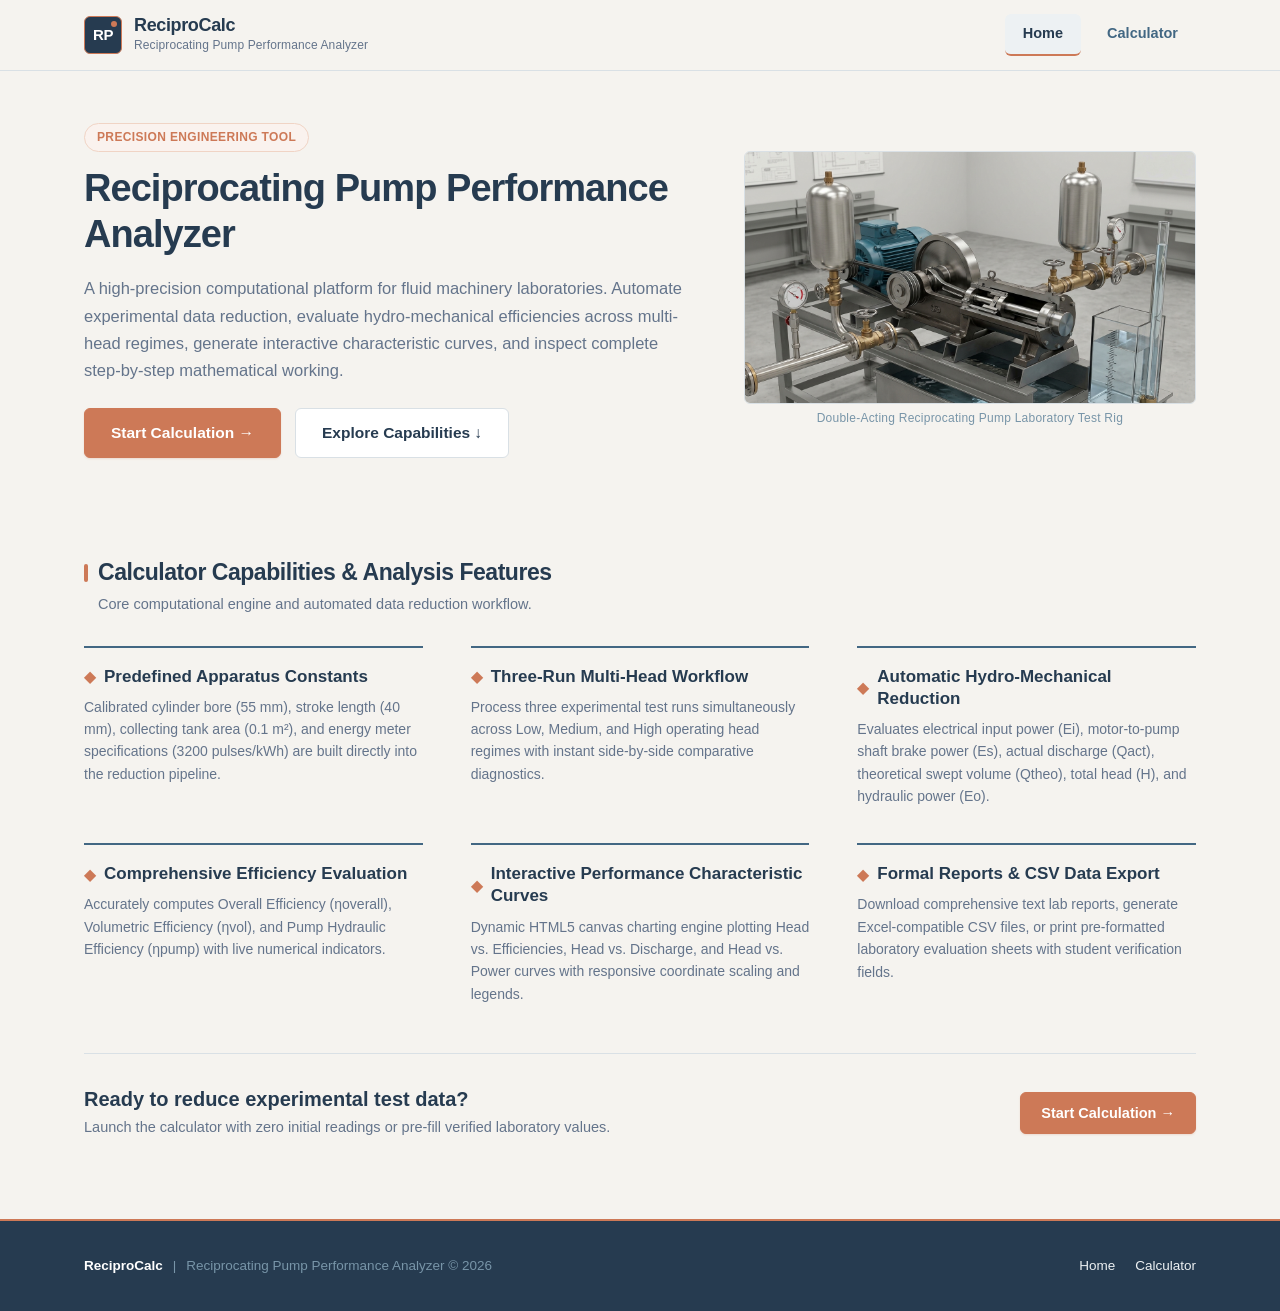
==== commit b5a37cf5: "feat: implement reciprocating pump calculator, validation, and canvas charting engine" ====
--- a/index.html
+++ b/index.html
@@ -86,7 +86,7 @@
             Predefined Apparatus Constants
           </h3>
           <p class="capability-desc">
-            Calibrated cylinder bore ($55\text{ mm}$), stroke length ($40\text{ mm}$), collecting tank area ($0.1\text{ m}^2$), and energy meter specifications ($3200\text{ pulses/kWh}$) are built directly into the reduction pipeline.
+            Calibrated cylinder bore (55 mm), stroke length (40 mm), collecting tank area (0.1 m²), and energy meter specifications (3200 pulses/kWh) are built directly into the reduction pipeline.
           </p>
         </div>
 
@@ -106,7 +106,7 @@
             Automatic Hydro-Mechanical Reduction
           </h3>
           <p class="capability-desc">
-            Evaluates electrical input power ($E_i$), motor-to-pump shaft brake power ($E_s$), actual discharge ($Q_{\text{act}}$), theoretical swept volume ($Q_{\text{theo}}$), total head ($H$), and hydraulic power ($E_o$).
+            Evaluates electrical input power (Ei), motor-to-pump shaft brake power (Es), actual discharge (Qact), theoretical swept volume (Qtheo), total head (H), and hydraulic power (Eo).
           </p>
         </div>
 
@@ -116,7 +116,7 @@
             Comprehensive Efficiency Evaluation
           </h3>
           <p class="capability-desc">
-            Accurately computes Overall Efficiency ($\eta_{\text{overall}}$), Volumetric Efficiency ($\eta_{\text{vol}}$), and Pump Hydraulic Efficiency ($\eta_{\text{pump}}$) with live numerical indicators.
+            Accurately computes Overall Efficiency (ηoverall), Volumetric Efficiency (ηvol), and Pump Hydraulic Efficiency (ηpump) with live numerical indicators.
           </p>
         </div>
 
